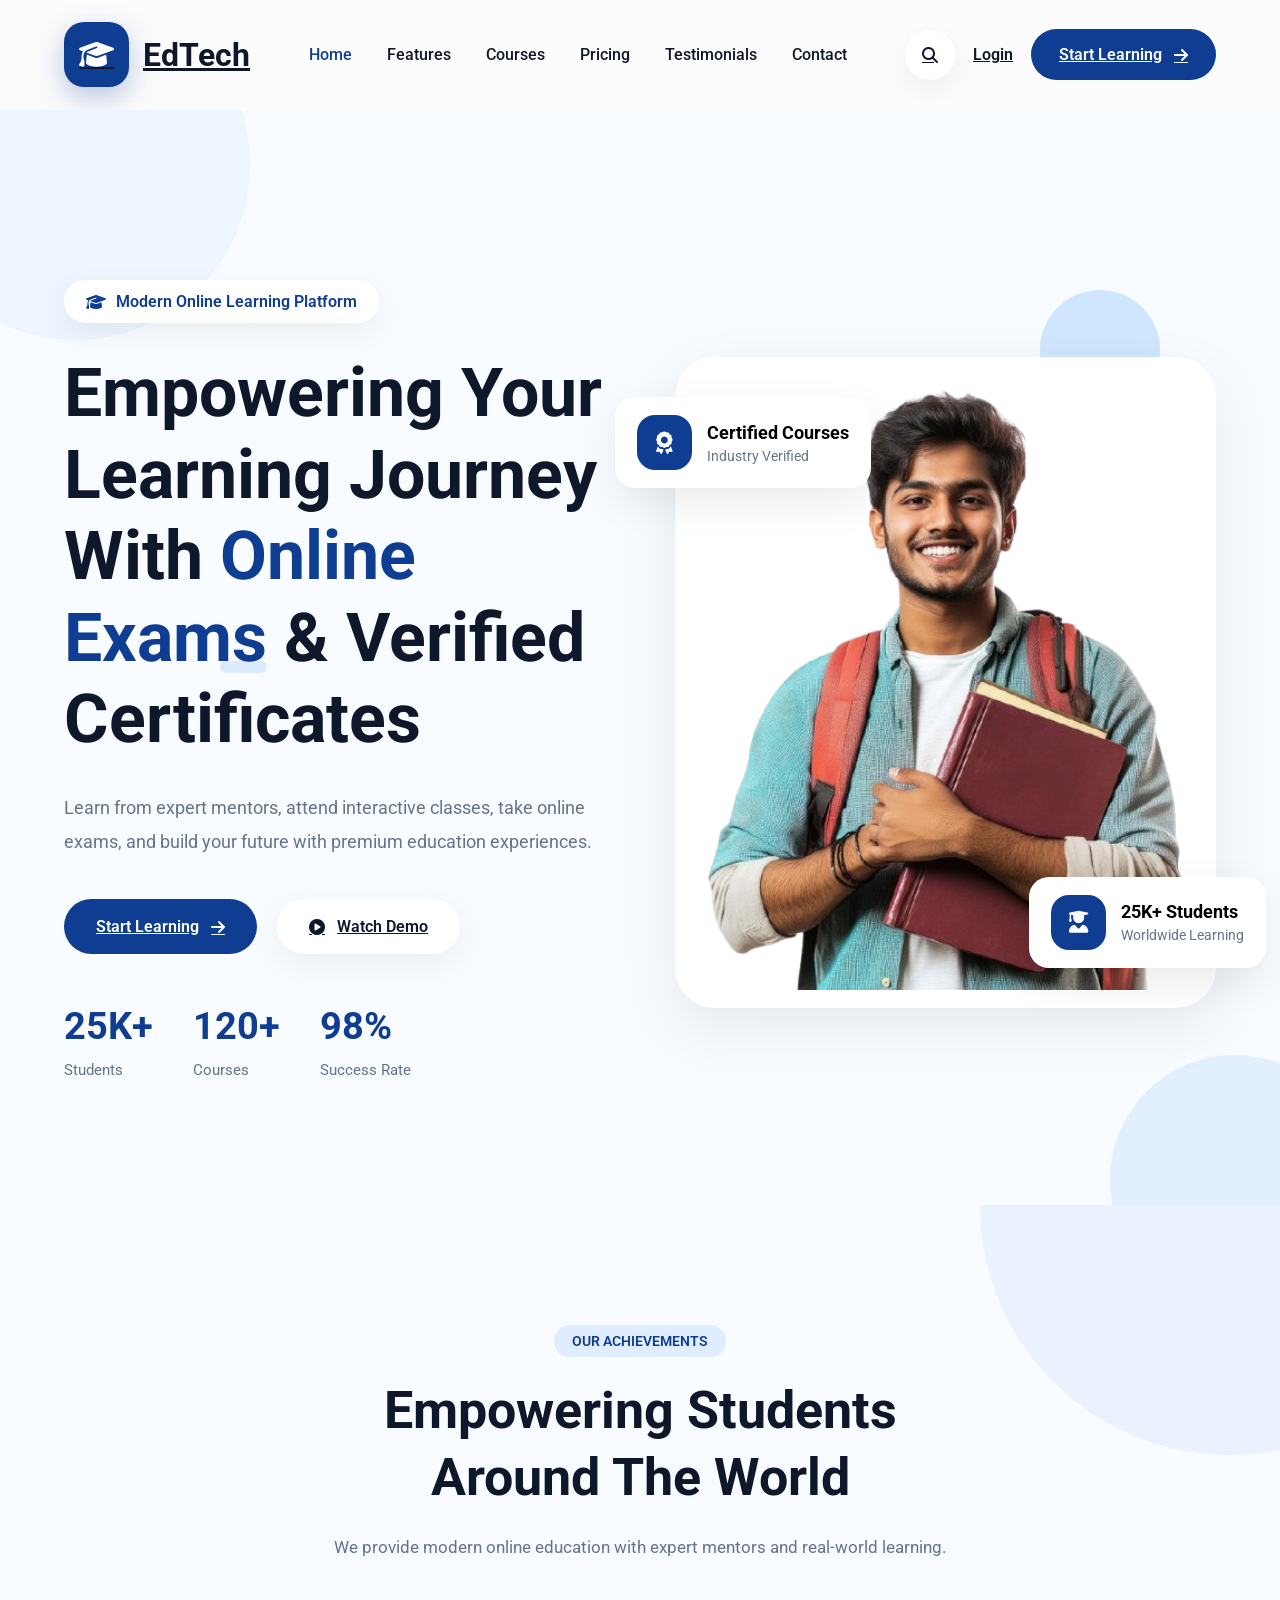
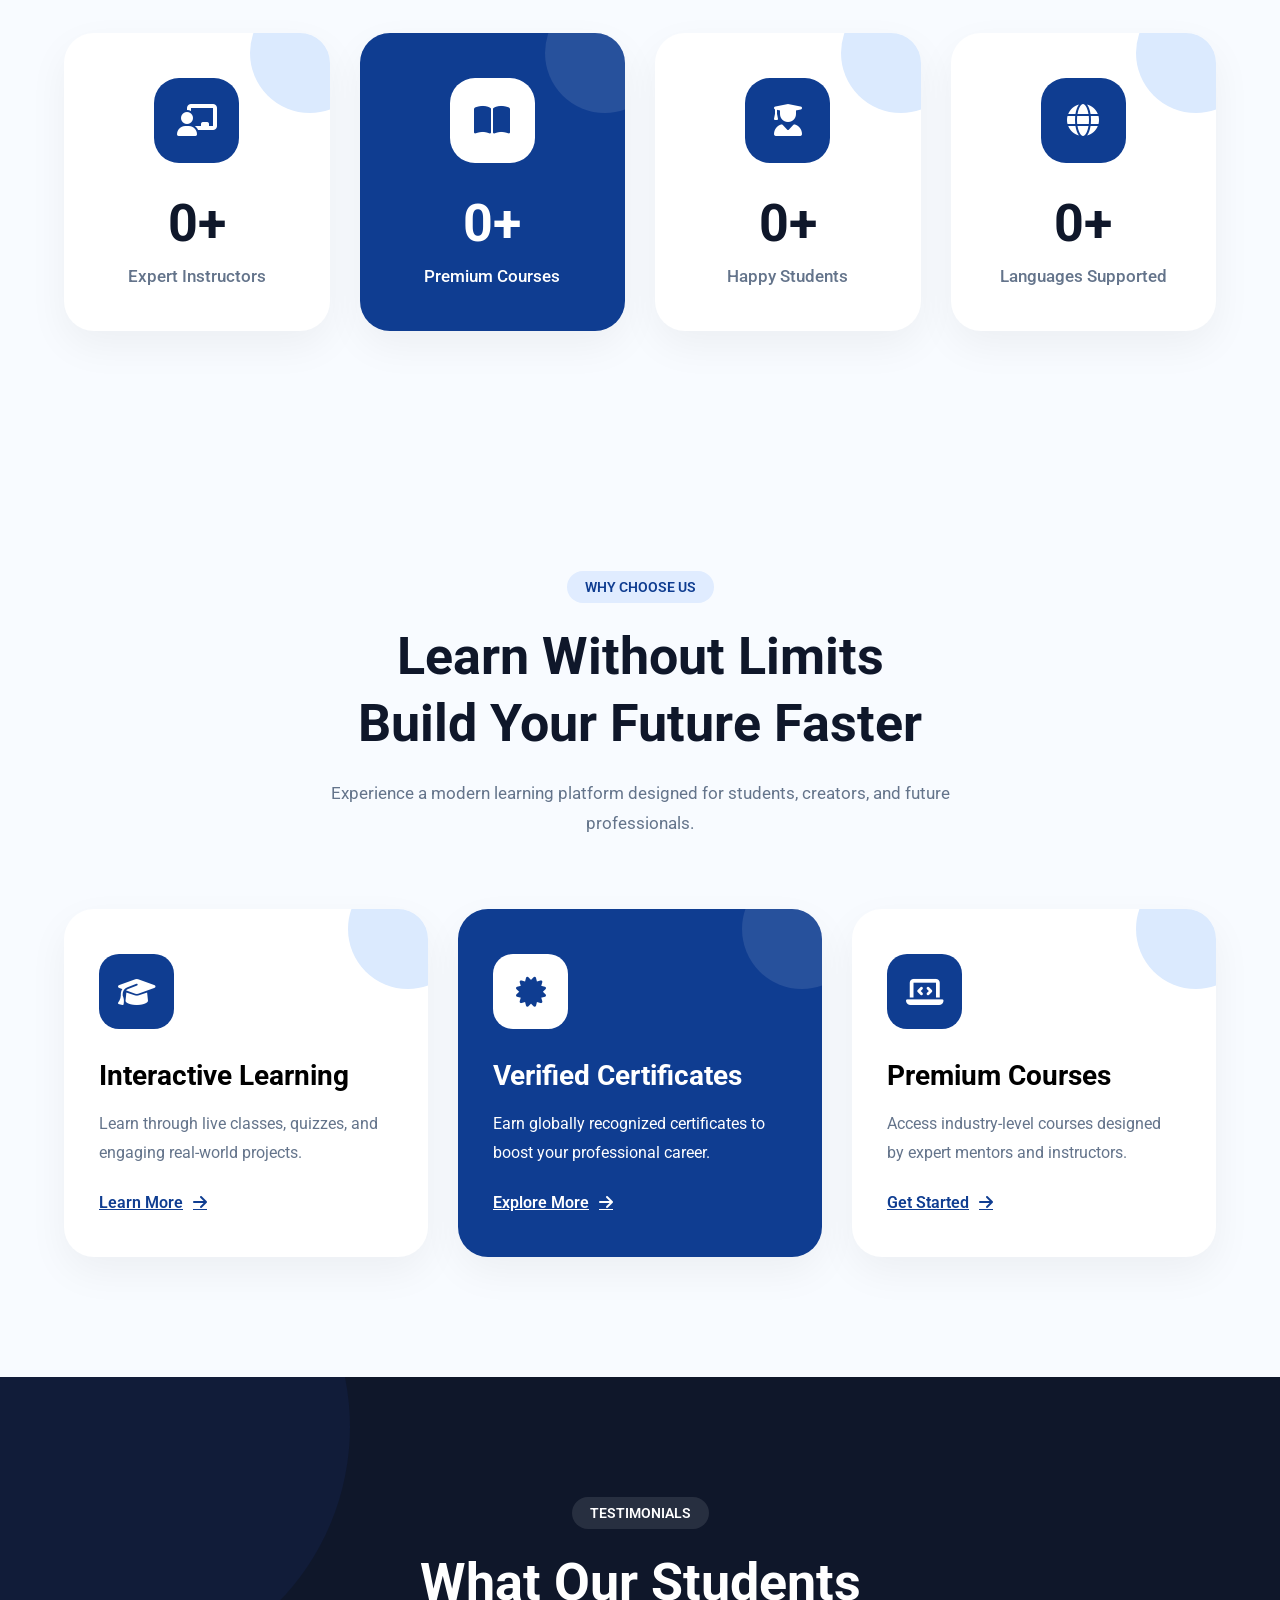
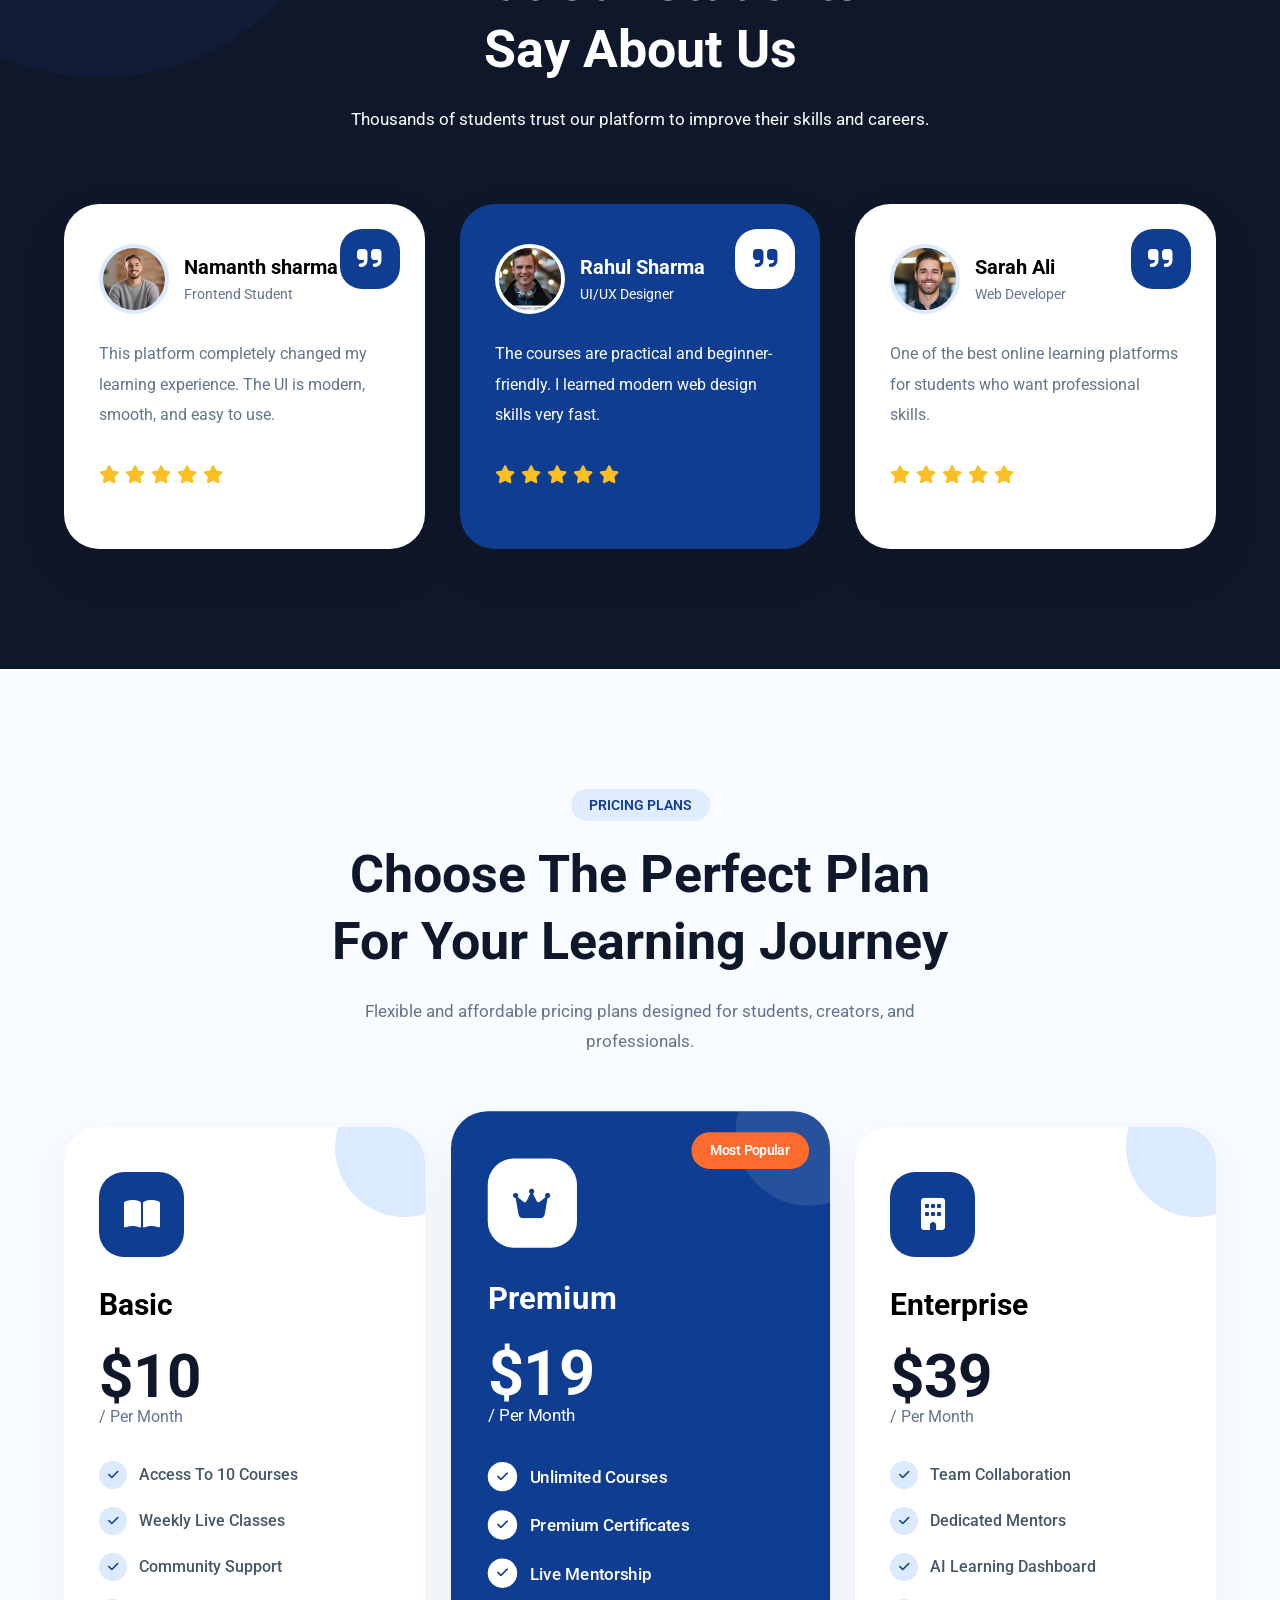
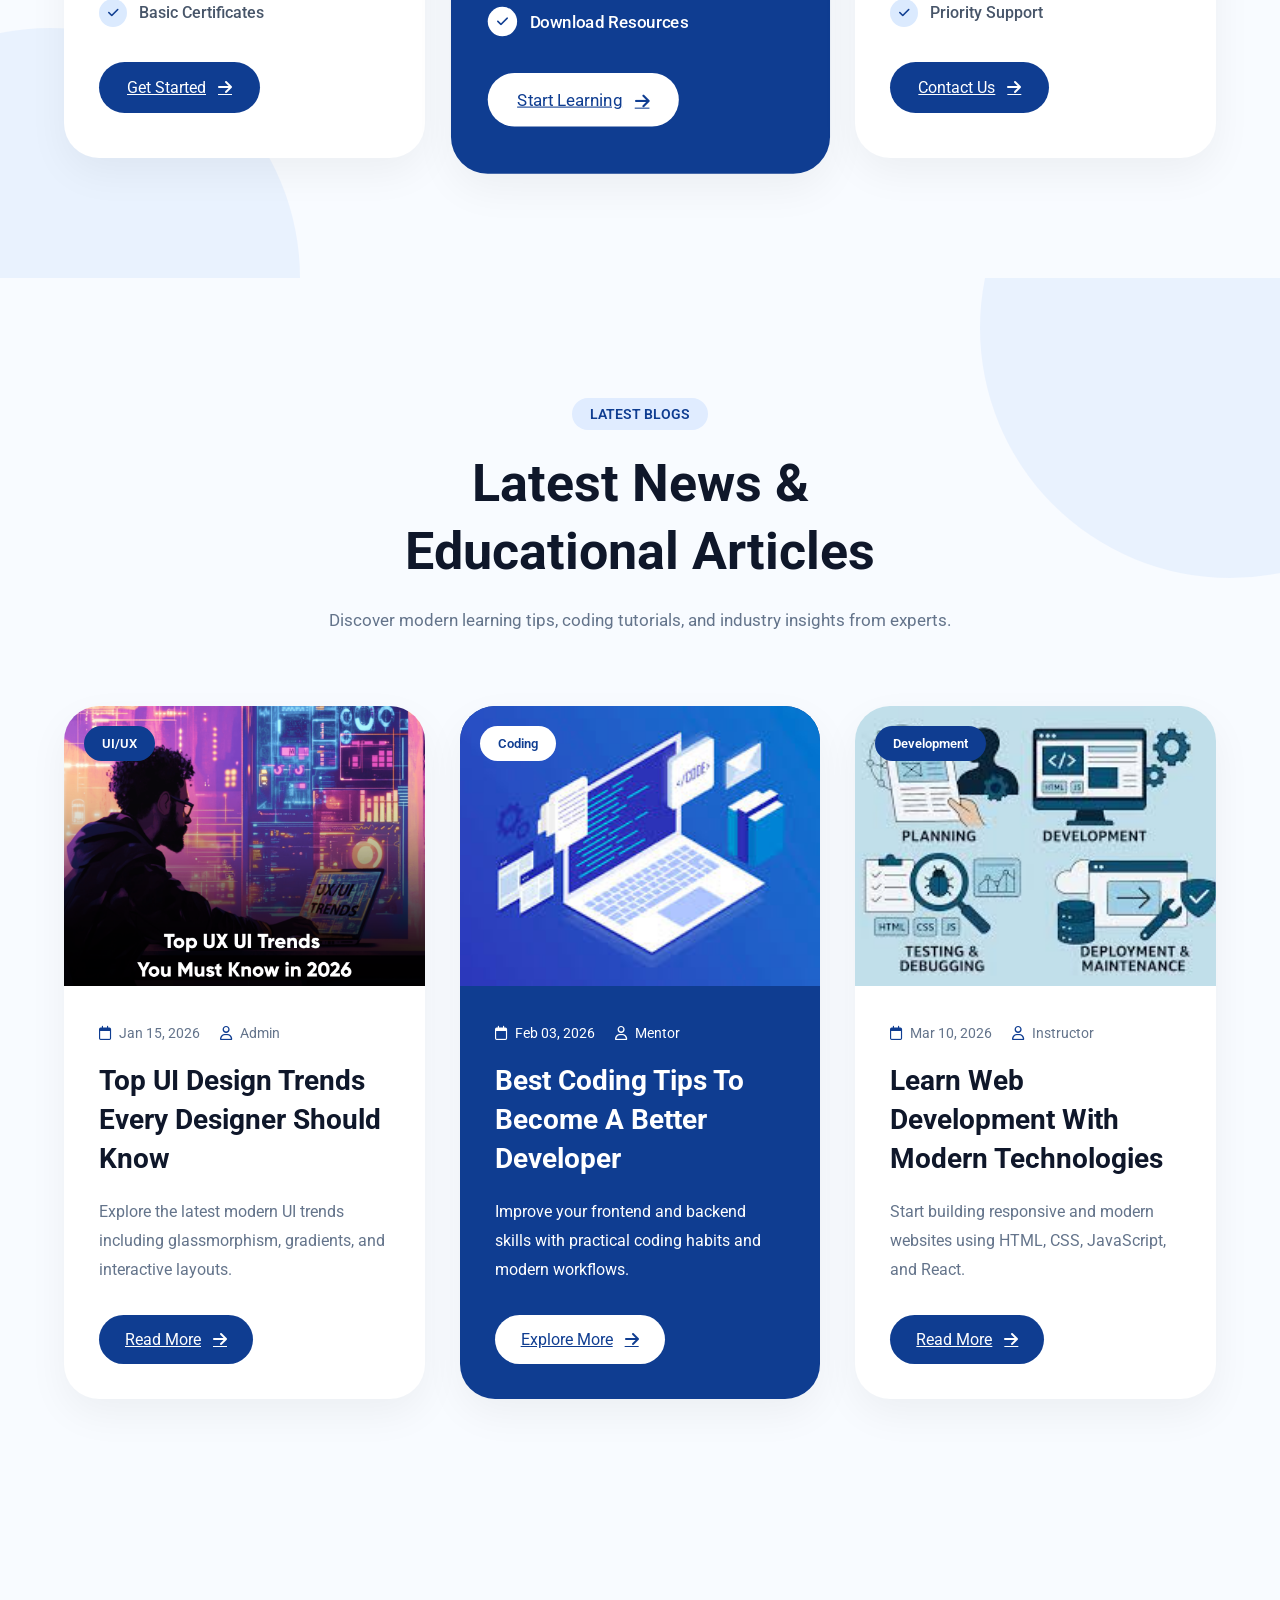
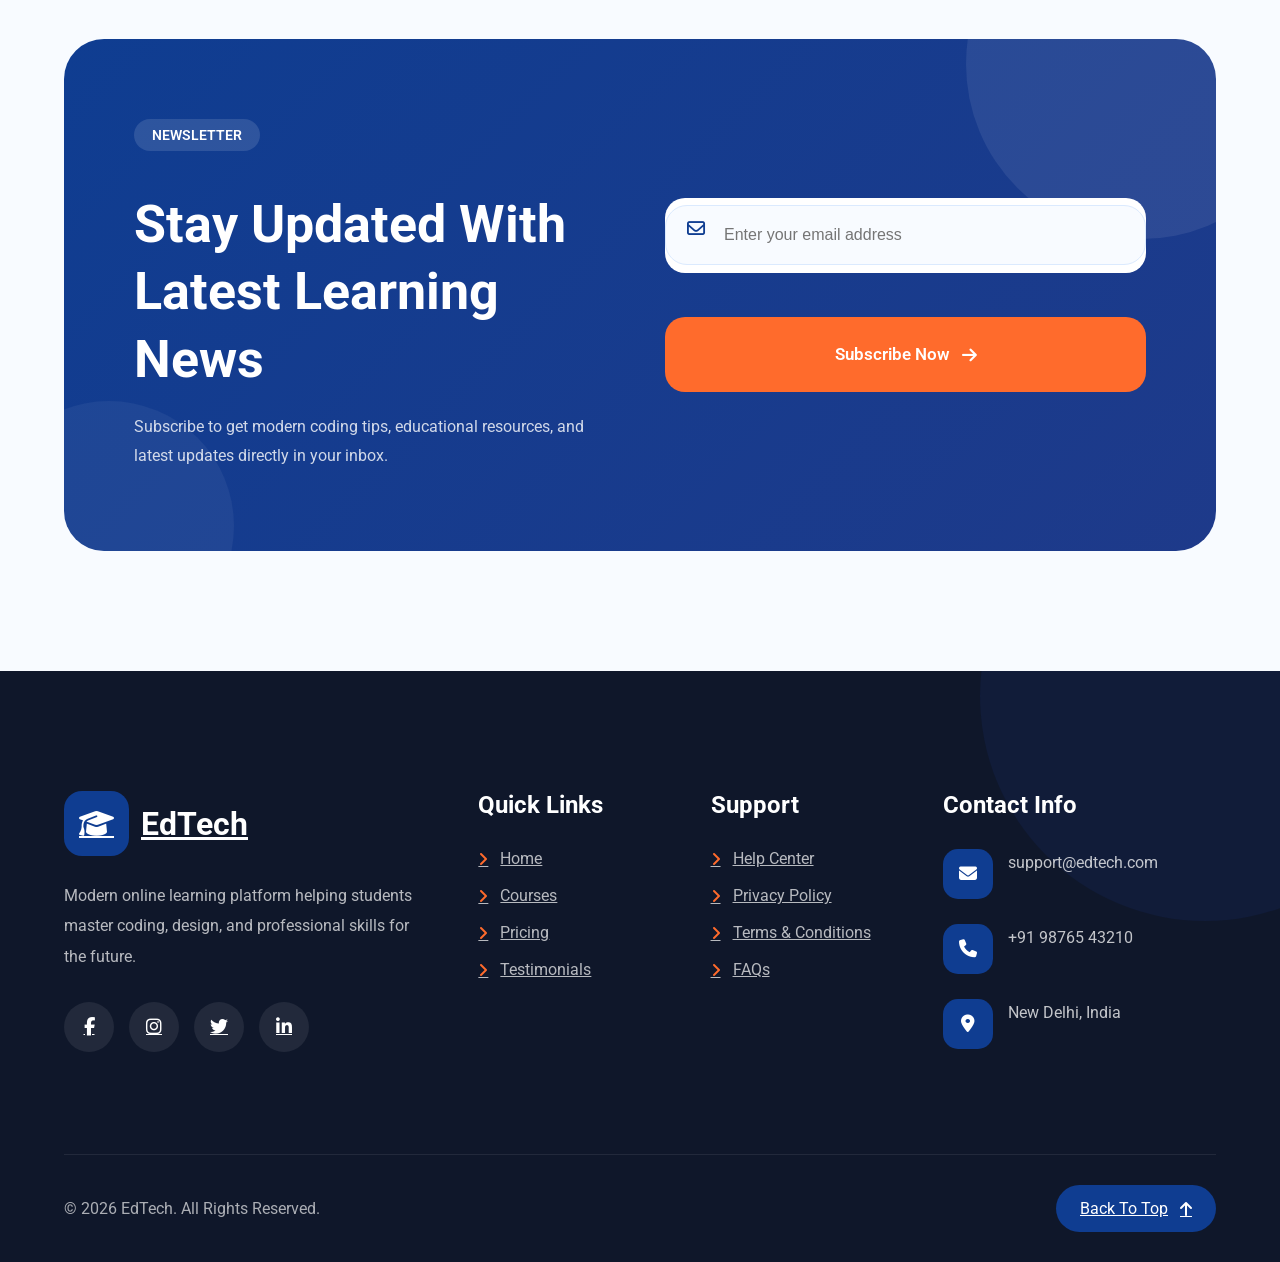
==== index.html @ 9fef41c6 "first commit" ====
<!DOCTYPE html>
<html lang="en">
<head>
    <meta charset="UTF-8">
    <meta name="viewport" content="width=device-width, initial-scale=1.0">
    <title>Document</title>
    <link rel="stylesheet" href="css/style.css">
    <script src="js/script.js"></script>
    <link rel="preconnect" href="https://fonts.googleapis.com">
    <link rel="preconnect" href="https://fonts.gstatic.com" crossorigin>
    <link href="https://fonts.googleapis.com/css2?family=Roboto:wght@300;400;500;700&display=swap" rel="stylesheet">
    <link rel="stylesheet" href="https://cdnjs.cloudflare.com/ajax/libs/font-awesome/6.5.1/css/all.min.css">
</head>
<body>
    



<!-- http://e-commerce-store.local/ -->
















<!--  header/ navbar section -->

   <!-- HEADER -->

<header class="header">

    <div class="container nav-wrapper">

        <!-- LOGO -->

        <a href="#" class="logo">

            <div class="logo-icon">
                <i class="fa-solid fa-graduation-cap"></i>
            </div>

            <span>EdTech</span>

        </a>

        <!-- MENU -->

        <ul class="menu">

            <li>
                <a href="#" class="active">
                    Home
                </a>
            </li>

            <li>
                <a href="feature.html">
                    Features
                </a>
            </li>

            <li>
                <a href="course.html">
                    Courses
                </a>
            </li>

            <li>
                <a href="pricing.html">
                    Pricing
                </a>
            </li>

            <li>
                <a href="testimonials.html">
                    Testimonials
                </a>
            </li>

            <li>
                <a href="contact.html">
                    Contact
                </a>
            </li>

        </ul>

        <!-- RIGHT SIDE -->

        <div class="nav-right">

            <!-- SEARCH -->

            <a href="#" class="nav-icon">

                <i class="fa-solid fa-magnifying-glass"></i>

            </a>

            <!-- LOGIN -->

            <a href="#" class="login-btn">

                Login

            </a>

            <!-- BUTTON -->

            <a href="#" class="header-btn">

                Start Learning

                <i class="fa-solid fa-arrow-right"></i>

            </a>

        </div>

        <!-- MOBILE MENU BUTTON -->

        <div class="menu-toggle">

            <i class="fa-solid fa-bars"></i>

        </div>

    </div>

</header>


    <!-- HERO SECTION -->
<section class="hero">

    <!-- FLOATING SHAPES -->

    <div class="hero-shape shape-1"></div>
    <div class="hero-shape shape-2"></div>
    <div class="hero-shape shape-3"></div>

    <div class="container hero-wrapper">

        <!-- HERO CONTENT -->

        <div class="hero-content">

            <span class="hero-badge">

                <i class="fa-solid fa-graduation-cap"></i>

                Modern Online Learning Platform

            </span>

            <h1>
                Empowering Your Learning Journey With
                <span>Online Exams</span>
                & Verified Certificates
            </h1>

            <p>
                Learn from expert mentors, attend interactive
                classes, take online exams, and build your
                future with premium education experiences.
            </p>

            <!-- HERO BUTTONS -->

            <div class="hero-buttons">

                <a href="#" class="hero-btn primary-btn">

                    Start Learning

                    <i class="fa-solid fa-arrow-right"></i>

                </a>

                <a href="#" class="hero-btn secondary-btn">

                    <i class="fa-solid fa-circle-play"></i>

                    Watch Demo

                </a>

            </div>

            <!-- HERO STATS -->

            <div class="hero-stats">

                <div class="hero-stat">

                    <h3>25K+</h3>
                    <p>Students</p>

                </div>

                <div class="hero-stat">

                    <h3>120+</h3>
                    <p>Courses</p>

                </div>

                <div class="hero-stat">

                    <h3>98%</h3>
                    <p>Success Rate</p>

                </div>

            </div>

        </div>

        <!-- HERO IMAGE -->

        <div class="hero-image">

            <div class="image-box">

                <img src="image/student-removebg-preview.png" alt="Student">

            </div>

            <!-- FLOATING CARD 1 -->

            <div class="floating-card card-1">

                <i class="fa-solid fa-award"></i>

                <div>

                    <h4>Certified Courses</h4>
                    <p>Industry Verified</p>

                </div>

            </div>

            <!-- FLOATING CARD 2 -->

            <div class="floating-card card-2">

                <i class="fa-solid fa-user-graduate"></i>

                <div>

                    <h4>25K+ Students</h4>
                    <p>Worldwide Learning</p>

                </div>

            </div>

        </div>

    </div>

</section>


    <!-- STATS SECTION -->
<section class="stats">

    <div class="container">

        <!-- SECTION TITLE -->

        <div class="section-title">

            <span class="mini-title">
                OUR ACHIEVEMENTS
            </span>

            <h2>
                Empowering Students <br>
                Around The World
            </h2>

            <p>
                We provide modern online education with
                expert mentors and real-world learning.
            </p>

        </div>

        <!-- STATS GRID -->

        <div class="stats-grid">

            <!-- CARD 1 -->

            <div class="stat-card">

                <div class="stat-icon">
                    <i class="fa-solid fa-chalkboard-user"></i>
                </div>

                <h2>
                    <span class="counter" data-target="97">0</span>+
                </h2>

                <p>Expert Instructors</p>

            </div>

            <!-- CARD 2 -->

            <div class="stat-card active-stat">

                <div class="stat-icon">
                    <i class="fa-solid fa-book-open"></i>
                </div>

                <h2>
                    <span class="counter" data-target="37">0</span>+
                </h2>

                <p>Premium Courses</p>

            </div>

            <!-- CARD 3 -->

            <div class="stat-card">

                <div class="stat-icon">
                    <i class="fa-solid fa-user-graduate"></i>
                </div>

                <h2>
                    <span class="counter" data-target="550">0</span>+
                </h2>

                <p>Happy Students</p>

            </div>

            <!-- CARD 4 -->

            <div class="stat-card">

                <div class="stat-icon">
                    <i class="fa-solid fa-globe"></i>
                </div>

                <h2>
                    <span class="counter" data-target="15">0</span>+
                </h2>

                <p>Languages Supported</p>

            </div>

        </div>

    </div>

</section>



    <!-- WHY CHOOSE US -->

  <section class="why">

    <div class="container">

        <div class="section-title">

            <span class="mini-title">WHY CHOOSE US</span>

            <h2>
                Learn Without Limits <br>
                Build Your Future Faster
            </h2>

            <p>
                Experience a modern learning platform designed for
                students, creators, and future professionals.
            </p>

        </div>

        <div class="why-grid">

            <!-- CARD 1 -->

            <div class="why-card">

                <div class="icon-box">
                    <i class="fa-solid fa-graduation-cap"></i>
                </div>

                <h3>Interactive Learning</h3>

                <p>
                    Learn through live classes, quizzes,
                    and engaging real-world projects.
                </p>

                <a href="#">
                    Learn More
                    <i class="fa-solid fa-arrow-right"></i>
                </a>

            </div>

            <!-- CARD 2 -->

            <div class="why-card active-card">

                <div class="icon-box">
                    <i class="fa-solid fa-certificate"></i>
                </div>

                <h3>Verified Certificates</h3>

                <p>
                    Earn globally recognized certificates
                    to boost your professional career.
                </p>

                <a href="#">
                    Explore More
                    <i class="fa-solid fa-arrow-right"></i>
                </a>

            </div>

            <!-- CARD 3 -->

            <div class="why-card">

                <div class="icon-box">
                    <i class="fa-solid fa-laptop-code"></i>
                </div>

                <h3>Premium Courses</h3>

                <p>
                    Access industry-level courses designed
                    by expert mentors and instructors.
                </p>

                <a href="#">
                    Get Started
                    <i class="fa-solid fa-arrow-right"></i>
                </a>

            </div>

        </div>

    </div>

</section>

    <!-- TESTIMONIALS -->

  <section class="testimonials">

    <div class="container">

        <!-- SECTION TITLE -->

        <div class="section-title white">

            <span class="mini-title light">
                TESTIMONIALS
            </span>

            <h2>
                What Our Students <br>
                Say About Us
            </h2>

            <p>
                Thousands of students trust our platform
                to improve their skills and careers.
            </p>

        </div>

        <!-- TESTIMONIAL GRID -->

        <div class="testimonial-grid">

            <!-- CARD 1 -->

            <div class="testimonial-card">

                <div class="quote-icon">
                    <i class="fa-solid fa-quote-right"></i>
                </div>

                <div class="student-info">

                    <img src="image/test1.jpg" alt="">

                    <div>
                        <h4>Namanth sharma</h4>
                        <span>Frontend Student</span>
                    </div>

                </div>

                <p>
                    This platform completely changed my
                    learning experience. The UI is modern,
                    smooth, and easy to use.
                </p>

                <div class="stars">
                    <i class="fa-solid fa-star"></i>
                    <i class="fa-solid fa-star"></i>
                    <i class="fa-solid fa-star"></i>
                    <i class="fa-solid fa-star"></i>
                    <i class="fa-solid fa-star"></i>
                </div>

            </div>

            <!-- CARD 2 -->

            <div class="testimonial-card active-testimonial">

                <div class="quote-icon">
                    <i class="fa-solid fa-quote-right"></i>
                </div>

                <div class="student-info">

                    <img src="image/test2.jpg" alt="">

                    <div>
                        <h4>Rahul Sharma</h4>
                        <span>UI/UX Designer</span>
                    </div>

                </div>

                <p>
                    The courses are practical and beginner-friendly.
                    I learned modern web design skills very fast.
                </p>

                <div class="stars">
                    <i class="fa-solid fa-star"></i>
                    <i class="fa-solid fa-star"></i>
                    <i class="fa-solid fa-star"></i>
                    <i class="fa-solid fa-star"></i>
                    <i class="fa-solid fa-star"></i>
                </div>

            </div>

            <!-- CARD 3 -->

            <div class="testimonial-card">

                <div class="quote-icon">
                    <i class="fa-solid fa-quote-right"></i>
                </div>

                <div class="student-info">

                    <img src="image/test3.jpg" alt="">

                    <div>
                        <h4>Sarah Ali</h4>
                        <span>Web Developer</span>
                    </div>

                </div>

                <p>
                    One of the best online learning platforms
                    for students who want professional skills.
                </p>

                <div class="stars">
                    <i class="fa-solid fa-star"></i>
                    <i class="fa-solid fa-star"></i>
                    <i class="fa-solid fa-star"></i>
                    <i class="fa-solid fa-star"></i>
                    <i class="fa-solid fa-star"></i>
                </div>

            </div>

        </div>

    </div>

</section>

    <!-- PRICING -->

    <section class="pricing">

    <div class="container">

        <!-- SECTION TITLE -->

        <div class="section-title">

            <span class="mini-title">
                PRICING PLANS
            </span>

            <h2>
                Choose The Perfect Plan <br>
                For Your Learning Journey
            </h2>

            <p>
                Flexible and affordable pricing plans designed
                for students, creators, and professionals.
            </p>

        </div>

        <!-- PRICING GRID -->

        <div class="pricing-grid">

            <!-- BASIC PLAN -->

            <div class="price-card">

                <div class="plan-icon">
                    <i class="fa-solid fa-book-open"></i>
                </div>

                <h3>Basic</h3>

                <div class="price">

                    <h2>$10</h2>
                    <span>/ Per Month</span>

                </div>

                <ul>

                    <li>
                        <i class="fa-solid fa-check"></i>
                        Access To 10 Courses
                    </li>

                    <li>
                        <i class="fa-solid fa-check"></i>
                        Weekly Live Classes
                    </li>

                    <li>
                        <i class="fa-solid fa-check"></i>
                        Community Support
                    </li>

                    <li>
                        <i class="fa-solid fa-check"></i>
                        Basic Certificates
                    </li>

                </ul>

                <a href="#" class="price-btn">

                    Get Started

                    <i class="fa-solid fa-arrow-right"></i>

                </a>

            </div>

            <!-- PREMIUM PLAN -->

            <div class="price-card active-price">

                <div class="popular-tag">
                    Most Popular
                </div>

                <div class="plan-icon">
                    <i class="fa-solid fa-crown"></i>
                </div>

                <h3>Premium</h3>

                <div class="price">

                    <h2>$19</h2>
                    <span>/ Per Month</span>

                </div>

                <ul>

                    <li>
                        <i class="fa-solid fa-check"></i>
                        Unlimited Courses
                    </li>

                    <li>
                        <i class="fa-solid fa-check"></i>
                        Premium Certificates
                    </li>

                    <li>
                        <i class="fa-solid fa-check"></i>
                        Live Mentorship
                    </li>

                    <li>
                        <i class="fa-solid fa-check"></i>
                        Download Resources
                    </li>

                </ul>

                <a href="#" class="price-btn white-btn">

                    Start Learning

                    <i class="fa-solid fa-arrow-right"></i>

                </a>

            </div>

            <!-- ENTERPRISE PLAN -->

            <div class="price-card">

                <div class="plan-icon">
                    <i class="fa-solid fa-building"></i>
                </div>

                <h3>Enterprise</h3>

                <div class="price">

                    <h2>$39</h2>
                    <span>/ Per Month</span>

                </div>

                <ul>

                    <li>
                        <i class="fa-solid fa-check"></i>
                        Team Collaboration
                    </li>

                    <li>
                        <i class="fa-solid fa-check"></i>
                        Dedicated Mentors
                    </li>

                    <li>
                        <i class="fa-solid fa-check"></i>
                        AI Learning Dashboard
                    </li>

                    <li>
                        <i class="fa-solid fa-check"></i>
                        Priority Support
                    </li>

                </ul>

                <a href="#" class="price-btn">

                    Contact Us

                    <i class="fa-solid fa-arrow-right"></i>

                </a>

            </div>

        </div>

    </div>

</section>


    <!-- BLOG SECTION -->

   <section class="blog">

    <div class="container">

        <!-- SECTION TITLE -->

        <div class="section-title">

            <span class="mini-title">
                LATEST BLOGS
            </span>

            <h2>
                Latest News & <br>
                Educational Articles
            </h2>

            <p>
                Discover modern learning tips, coding tutorials,
                and industry insights from experts.
            </p>

        </div>

        <!-- BLOG GRID -->

        <div class="blog-grid">

            <!-- BLOG CARD 1 -->

            <div class="blog-card">

                <div class="blog-image">

                    <img src="image/ui1.webp" alt="">

                    <div class="blog-tag">
                        UI/UX
                    </div>

                </div>

                <div class="blog-content">

                    <div class="blog-info">

                        <span>
                            <i class="fa-regular fa-calendar"></i>
                            Jan 15, 2026
                        </span>

                        <span>
                            <i class="fa-regular fa-user"></i>
                            Admin
                        </span>

                    </div>

                    <h3>
                        Top UI Design Trends Every Designer Should Know
                    </h3>

                    <p>
                        Explore the latest modern UI trends including
                        glassmorphism, gradients, and interactive layouts.
                    </p>

                    <a href="#" class="blog-btn">

                        Read More

                        <i class="fa-solid fa-arrow-right"></i>

                    </a>

                </div>

            </div>

            <!-- BLOG CARD 2 -->

            <div class="blog-card active-blog">

                <div class="blog-image">

                    <img src="image/blog2.jpg" alt="">

                    <div class="blog-tag">
                        Coding
                    </div>

                </div>

                <div class="blog-content">

                    <div class="blog-info">

                        <span>
                            <i class="fa-regular fa-calendar"></i>
                            Feb 03, 2026
                        </span>

                        <span>
                            <i class="fa-regular fa-user"></i>
                            Mentor
                        </span>

                    </div>

                    <h3>
                        Best Coding Tips To Become A Better Developer
                    </h3>

                    <p>
                        Improve your frontend and backend skills with
                        practical coding habits and modern workflows.
                    </p>

                    <a href="#" class="blog-btn white-blog-btn">

                        Explore More

                        <i class="fa-solid fa-arrow-right"></i>

                    </a>

                </div>

            </div>

            <!-- BLOG CARD 3 -->

            <div class="blog-card">

                <div class="blog-image">

                    <img src="image/blog3.jpg" alt="">

                    <div class="blog-tag">
                        Development
                    </div>

                </div>

                <div class="blog-content">

                    <div class="blog-info">

                        <span>
                            <i class="fa-regular fa-calendar"></i>
                            Mar 10, 2026
                        </span>

                        <span>
                            <i class="fa-regular fa-user"></i>
                            Instructor
                        </span>

                    </div>

                    <h3>
                        Learn Web Development With Modern Technologies
                    </h3>

                    <p>
                        Start building responsive and modern websites
                        using HTML, CSS, JavaScript, and React.
                    </p>

                    <a href="#" class="blog-btn">

                        Read More

                        <i class="fa-solid fa-arrow-right"></i>

                    </a>

                </div>

            </div>

        </div>

    </div>

</section>

    <!-- NEWSLETTER -->

 <section class="newsletter">

    <div class="container">

        <div class="newsletter-box">

            <!-- LEFT CONTENT -->

            <div class="newsletter-content">

                <span class="mini-title light-title">
                    NEWSLETTER
                </span>

                <h2>
                    Stay Updated With <br>
                    Latest Learning News
                </h2>

                <p>
                    Subscribe to get modern coding tips,
                    educational resources, and latest updates
                    directly in your inbox.
                </p>

            </div>

            <!-- RIGHT FORM -->

            <div class="newsletter-form">

                <form>

                    <div class="input-box">

                        <i class="fa-regular fa-envelope"></i>

                        <input 
                            type="email" 
                            placeholder="Enter your email address"
                        >

                    </div>

                    <button type="submit">

                        Subscribe Now

                        <i class="fa-solid fa-arrow-right"></i>

                    </button>

                </form>

            </div>

        </div>

    </div>

</section>

    <!-- FOOTER -->

 <!-- FOOTER -->

<footer class="footer">

    <div class="container">

        <div class="footer-wrapper">

            <!-- FOOTER BRAND -->

            <div class="footer-about">

                <a href="#" class="footer-logo">

                    <i class="fa-solid fa-graduation-cap"></i>

                    EdTech

                </a>

                <p>
                    Modern online learning platform helping
                    students master coding, design, and
                    professional skills for the future.
                </p>

                <!-- SOCIAL ICONS -->

                <div class="social-icons">

                    <a href="#">
                        <i class="fab fa-facebook-f"></i>
                    </a>

                    <a href="#">
                        <i class="fab fa-instagram"></i>
                    </a>

                    <a href="#">
                        <i class="fab fa-twitter"></i>
                    </a>

                    <a href="#">
                        <i class="fab fa-linkedin-in"></i>
                    </a>

                </div>

            </div>

            <!-- QUICK LINKS -->

            <div class="footer-links">

                <h3>Quick Links</h3>

                <ul>

                    <li>
                        <a href="#">
                            <i class="fa-solid fa-angle-right"></i>
                            Home
                        </a>
                    </li>

                    <li>
                        <a href="#">
                            <i class="fa-solid fa-angle-right"></i>
                            Courses
                        </a>
                    </li>

                    <li>
                        <a href="#">
                            <i class="fa-solid fa-angle-right"></i>
                            Pricing
                        </a>
                    </li>

                    <li>
                        <a href="#">
                            <i class="fa-solid fa-angle-right"></i>
                            Testimonials
                        </a>
                    </li>

                </ul>

            </div>

            <!-- SUPPORT -->

            <div class="footer-links">

                <h3>Support</h3>

                <ul>

                    <li>
                        <a href="#">
                            <i class="fa-solid fa-angle-right"></i>
                            Help Center
                        </a>
                    </li>

                    <li>
                        <a href="#">
                            <i class="fa-solid fa-angle-right"></i>
                            Privacy Policy
                        </a>
                    </li>

                    <li>
                        <a href="#">
                            <i class="fa-solid fa-angle-right"></i>
                            Terms & Conditions
                        </a>
                    </li>

                    <li>
                        <a href="#">
                            <i class="fa-solid fa-angle-right"></i>
                            FAQs
                        </a>
                    </li>

                </ul>

            </div>

            <!-- CONTACT -->

            <div class="footer-contact">

                <h3>Contact Info</h3>

                <div class="contact-item">

                    <i class="fa-solid fa-envelope"></i>

                    <span>support@edtech.com</span>

                </div>

                <div class="contact-item">

                    <i class="fa-solid fa-phone"></i>

                    <span>+91 98765 43210</span>

                </div>

                <div class="contact-item">

                    <i class="fa-solid fa-location-dot"></i>

                    <span>New Delhi, India</span>

                </div>

            </div>

        </div>

        <!-- FOOTER BOTTOM -->

        <div class="footer-bottom">

            <p>
                © 2026 EdTech. All Rights Reserved.
            </p>

            <a href="#" class="back-top">

                Back To Top

                <i class="fa-solid fa-arrow-up"></i>

            </a>

        </div>

    </div>

</footer>

</body>
</html>
---- css/style.css ----
*{
    margin: 0;
    padding: 0;
    box-sizing: border-box;
    font-family: 'Roboto', sans-serif;
}

body{
    background-color: #f5f5f5;
}


.container{
    width:90%;
    max-width:1200px;
    margin:auto;
}

.header{
    top:0;
    left:0;
    z-index:999;

    padding:22px 0;

    background:rgba(255,255,255,0.7);
    backdrop-filter:blur(18px);

    border-bottom:1px solid rgba(255,255,255,0.2);
}

.nav-wrapper{
    display:flex;
    align-items:center;
    justify-content:space-between;
}

/* LOGO */

.logo{
    display:flex;
    align-items:center;
    gap:14px;

    font-size:32px;
    font-weight:700;
    color:#0f172a;
}

.logo-icon{
    width:65px;
    height:65px;

    background:#0f3d91;
    color:white;

    display:flex;
    align-items:center;
    justify-content:center;

    border-radius:20px;

    font-size:28px;

    box-shadow:0 10px 30px rgba(15,61,145,0.3);
}

/* MENU */

.menu{
    display:flex;
    align-items:center;
    gap:35px;

    list-style:none;
    margin:0;
    padding:0;
}
.menu li a{
    color:#0f172a;
    font-weight:500;
    position:relative;
    transition:0.4s;
}

.menu  li a{
    list-style: none;
    text-decoration: none;
}

.menu li a::after{
    content:"";
   
    left:0;
    bottom:-8px;
text-decoration: none;
list-style: none;
    width:0;
    height:3px;

    background:#0f3d91;
    border-radius:20px;

    transition:0.4s;
}

.menu li a:hover::after,
.menu li a.active::after{
    width:100%;
}

.menu li a:hover,
.menu li a.active{
    color:#0f3d91;
}

/* RIGHT SIDE */

.nav-right{
    display:flex;
    align-items:center;
    gap:18px;
}

/* SEARCH ICON */

.nav-icon{
    width:50px;
    height:50px;

    background:white;
    color:#0f172a;

    display:flex;
    align-items:center;
    justify-content:center;

    border-radius:50%;

    box-shadow:0 10px 25px rgba(0,0,0,0.06);

    transition:0.4s;
}

.nav-icon:hover{
    background:#0f3d91;
    color:white;
    transform:translateY(-4px);
}

/* LOGIN BUTTON */

.login-btn{
    color:#0f172a;
    font-weight:600;
    transition:0.4s;
}

.login-btn:hover{
    color:#0f3d91;
}

/* MAIN BUTTON */

.header-btn{
    background:#0f3d91;
    color:white;

    padding:16px 28px;
    border-radius:50px;

    display:flex;
    align-items:center;
    gap:12px;

    font-weight:600;

    transition:0.4s;
}

.header-btn i{
    transition:0.4s;
}

.header-btn:hover{
    background:#ff6b2c;
    transform:translateY(-4px);
}

.header-btn:hover i{
    transform:translateX(5px);
}

/* MOBILE MENU */

.menu-toggle{
    width:55px;
    height:55px;

    background:#0f3d91;
    color:white;

    display:none;
    align-items:center;
    justify-content:center;

    border-radius:18px;

    font-size:22px;
    cursor:pointer;
}

/* RESPONSIVE */

@media(max-width:992px){

    .menu,
    .nav-right{
        display:none;
    }

    .menu-toggle{
        display:flex;
    }

}

/* hero section */

.hero{
    padding:170px 0 120px;
    background:#f8fbff;
    position:relative;
    overflow:hidden;
}

.hero-wrapper{
    display:grid;
    grid-template-columns:1fr 1fr;
    align-items:center;
    gap:70px;
    position:relative;
    z-index:2;
}

/* FLOATING SHAPES */

.hero-shape{
    position:absolute;
    border-radius:50%;
    opacity:0.4;
}

.shape-1{
    width:350px;
    height:350px;
    background:#dbeafe;
    top:-120px;
    left:-100px;
}

.shape-2{
    width:250px;
    height:250px;
    background:#bfdbfe;
    bottom:-100px;
    right:-80px;
}

.shape-3{
    width:120px;
    height:120px;
    background:#93c5fd;
    top:180px;
    right:120px;
}

/* HERO CONTENT */

.hero-badge{
    display:inline-flex;
    align-items:center;
    gap:10px;

    background:white;
    padding:12px 22px;
    border-radius:50px;

    box-shadow:0 10px 30px rgba(0,0,0,0.06);

    color:#0f3d91;
    font-weight:600;

    margin-bottom:30px;
}

.hero-content h1{
    font-size:68px;
    line-height:1.2;
    color:#0f172a;
    margin-bottom:30px;
}

.hero-content h1 span{
    color:#0f3d91;
    position:relative;
}

.hero-content h1 span::after{
    content:"";
    position:absolute;
    left:0;
    bottom:5px;
    width:100%;
    height:12px;
    background:#dbeafe;
    z-index:-1;
    border-radius:20px;
}

.hero-content p{
    color:#64748b;
    font-size:18px;
    line-height:1.9;
    margin-bottom:40px;
    max-width:620px;
}

/* BUTTONS */

.hero-buttons{
    display:flex;
    align-items:center;
    gap:20px;
    margin-bottom:50px;
}

.hero-btn{
    padding:18px 32px;
    border-radius:60px;
    font-weight:600;

    display:inline-flex;
    align-items:center;
    gap:12px;

    transition:0.4s;
}

.primary-btn{
    background:#0f3d91;
    color:white;
}

.primary-btn:hover{
    background:#ff6b2c;
    transform:translateY(-5px);
}

.primary-btn i{
    transition:0.4s;
}

.primary-btn:hover i{
    transform:translateX(6px);
}

.secondary-btn{
    background:white;
    color:#0f172a;
    box-shadow:0 10px 30px rgba(0,0,0,0.06);
}

.secondary-btn:hover{
    transform:translateY(-5px);
}

/* HERO STATS */

.hero-stats{
    display:flex;
    gap:40px;
    flex-wrap:wrap;
}

.hero-stat h3{
    font-size:38px;
    color:#0f3d91;
    margin-bottom:8px;
}

.hero-stat p{
    margin:0;
    font-size:15px;
}

/* HERO IMAGE */

.hero-image{
    position:relative;
}

.image-box{
    background:white;
    padding:18px;
    border-radius:40px;

    box-shadow:0 20px 60px rgba(0,0,0,0.08);
}

.image-box img{
    width:100%;
    border-radius:30px;
    display:block;
}

/* FLOATING CARDS */

.floating-card{
    position:absolute;
    background:white;
    padding:18px 22px;
    border-radius:20px;

    display:flex;
    align-items:center;
    gap:15px;

    box-shadow:0 15px 40px rgba(0,0,0,0.08);

    animation:float 4s ease-in-out infinite;
}

.floating-card i{
    width:55px;
    height:55px;
    background:#0f3d91;
    color:white;

    display:flex;
    align-items:center;
    justify-content:center;

    border-radius:18px;
    font-size:22px;
}

.floating-card h4{
    font-size:18px;
    margin-bottom:5px;
}

.floating-card p{
    font-size:14px;
    color:#64748b;
}

.card-1{
    top:40px;
    left:-60px;
}

.card-2{
    bottom:40px;
    right:-50px;
}

/* FLOATING ANIMATION */

@keyframes float{

    0%{
        transform:translateY(0);
    }

    50%{
        transform:translateY(-12px);
    }

    100%{
        transform:translateY(0);
    }

}

/* RESPONSIVE */

@media(max-width:992px){

    .hero-wrapper{
        grid-template-columns:1fr;
    }

    .hero-content h1{
        font-size:48px;
    }

    .hero-buttons{
        flex-direction:column;
        align-items:flex-start;
    }

    .card-1,
    .card-2{
        position:static;
        margin-top:20px;
    }

}

/* stats section */

.stats{
    padding:120px 0;
    background:#f8fbff;
    position:relative;
    overflow:hidden;
}

.stats::before{
    content:"";
    position:absolute;
    width:500px;
    height:500px;
    background:#dbeafe;
    border-radius:50%;
    top:-250px;
    right:-200px;
    opacity:0.5;
}

.section-title{
    text-align:center;
    margin-bottom:70px;
}

.mini-title{
    display:inline-block;
    background:#dbeafe;
    color:#0f3d91;
    padding:10px 22px;
    border-radius:50px;
    font-size:14px;
    font-weight:600;
    margin-bottom:20px;
}

.section-title h2{
    font-size:52px;
    line-height:1.3;
    margin-bottom:20px;
    color:#0f172a;
}

.section-title p{
    max-width:650px;
    margin:auto;
    color:#64748b;
    line-height:1.8;
}

.stats-grid{
    display:grid;
    grid-template-columns:repeat(4,1fr);
    gap:30px;
}

.stat-card{
    background:white;
    padding:45px 30px;
    border-radius:30px;
    text-align:center;
    position:relative;
    overflow:hidden;
    transition:0.5s;
    box-shadow:0 15px 40px rgba(0,0,0,0.05);
}

.stat-card::before{
    content:"";
    position:absolute;
    width:120px;
    height:120px;
    background:#dbeafe;
    border-radius:50%;
    top:-40px;
    right:-40px;
    transition:0.5s;
}

.stat-card:hover::before{
    transform:scale(1.8);
}

.stat-card:hover{
    transform:translateY(-12px);
    box-shadow:0 25px 60px rgba(0,0,0,0.1);
}

.stat-icon{
    width:85px;
    height:85px;
    background:#0f3d91;
    color:white;
    display:flex;
    align-items:center;
    justify-content:center;
    margin:auto;
    border-radius:25px;
    font-size:32px;
    margin-bottom:30px;
    position:relative;
    z-index:2;
}

.stat-card h2{
    font-size:52px;
    color:#0f172a;
    margin-bottom:12px;
    position:relative;
    z-index:2;
}

.stat-card p{
    color:#64748b;
    font-size:17px;
    font-weight:500;
    position:relative;
    z-index:2;
}

.active-stat{
    background:#0f3d91;
}

.active-stat h2,
.active-stat p{
    color:white;
}

.active-stat .stat-icon{
    background:white;
    color:#0f3d91;
}

.active-stat::before{
    background:rgba(255,255,255,0.1);
}

@media(max-width:992px){

    .stats-grid{
        grid-template-columns:1fr;
    }

    .section-title h2{
        font-size:38px;
    }

}




/* why choose us section */

.why{
    padding:120px 0;
    background:#f8fbff;
}

.section-title{
    text-align:center;
    margin-bottom:70px;
}

.mini-title{
    display:inline-block;
    background:#e0ecff;
    color:#0f3d91;
    padding:8px 18px;
    border-radius:50px;
    font-size:14px;
    font-weight:600;
    margin-bottom:20px;
}

.section-title h2{
    font-size:52px;
    line-height:1.3;
    color:#0f172a;
    margin-bottom:20px;
}

.section-title p{
    max-width:650px;
    margin:auto;
    color:#64748b;
    font-size:17px;
}

.why-grid{
    display:grid;
    grid-template-columns:repeat(3,1fr);
    gap:30px;
}

.why-card{
    background:white;
    padding:45px 35px;
    border-radius:30px;
    position:relative;
    overflow:hidden;
    transition:0.5s;
    box-shadow:0 15px 40px rgba(0,0,0,0.05);
}

.why-card::before{
    content:"";
    position:absolute;
    width:120px;
    height:120px;
    background:#dbeafe;
    border-radius:50%;
    top:-40px;
    right:-40px;
    transition:0.5s;
}

.why-card:hover::before{
    transform:scale(1.8);
}

.why-card:hover{
    transform:translateY(-12px);
    box-shadow:0 25px 60px rgba(0,0,0,0.12);
}

.icon-box{
    width:75px;
    height:75px;
    background:#0f3d91;
    color:white;
    display:flex;
    align-items:center;
    justify-content:center;
    border-radius:20px;
    font-size:30px;
    margin-bottom:30px;
    position:relative;
    z-index:2;
}

.why-card h3{
    font-size:28px;
    margin-bottom:18px;
    position:relative;
    z-index:2;
}

.why-card p{
    color:#64748b;
    line-height:1.8;
    margin-bottom:25px;
    position:relative;
    z-index:2;
}

.why-card a{
    display:inline-flex;
    align-items:center;
    gap:10px;
    color:#0f3d91;
    font-weight:600;
    position:relative;
    z-index:2;
    transition:0.4s;
}

.why-card a i{
    transition:0.4s;
}

.why-card:hover a i{
    transform:translateX(6px);
}

.active-card{
    background:#0f3d91;
}

.active-card h3,
.active-card p,
.active-card a{
    color:white;
}

.active-card .icon-box{
    background:white;
    color:#0f3d91;
}

.active-card::before{
    background:rgba(255,255,255,0.1);
}

@media(max-width:992px){

    .why-grid{
        grid-template-columns:1fr;
    }

    .section-title h2{
        font-size:38px;
    }

}


/* testimonials section */   

.testimonials{
    padding:120px 0;
    background:#0f172a;
    position:relative;
    overflow:hidden;
}

.testimonials::before{
    content:"";
    position:absolute;
    width:400px;
    height:400px;
    background:#1e3a8a;
    border-radius:50%;
    top:-150px;
    right:-100px;
    opacity:0.2;
}

.white h2,
.white p{
    color:white;
}

.light{
    background:rgba(255,255,255,0.1);
    color:white;
}

.testimonial-grid{
    display:grid;
    grid-template-columns:repeat(3,1fr);
    gap:30px;
    margin-top:70px;
}

.testimonial-card{
    background:white;
    padding:35px;
    border-radius:30px;
    position:relative;
    transition:0.5s;
    overflow:hidden;
}

.testimonial-card:hover{
    transform:translateY(-12px);
    box-shadow:0 25px 50px rgba(0,0,0,0.2);
}

.quote-icon{
    position:absolute;
    top:25px;
    right:25px;
    width:55px;
    height:55px;
    background:#e0ecff;
    color:#0f3d91;
    display:flex;
    align-items:center;
    justify-content:center;
    border-radius:50%;
    font-size:22px;
}

.student-info{
    display:flex;
    align-items:center;
    gap:15px;
    margin-bottom:25px;
}

.student-info img{
    width:70px;
    height:70px;
    border-radius:50%;
    object-fit:cover;
    border:4px solid #dbeafe;
}

.student-info h4{
    font-size:20px;
    margin-bottom:5px;
}

.student-info span{
    color:#64748b;
    font-size:14px;
}

.testimonial-card p{
    color:#475569;
    line-height:1.8;
    margin-bottom:25px;
}

.stars{
    display:flex;
    gap:6px;
    color:#fbbf24;
    font-size:18px;
}

.active-testimonial{
    background:#0f3d91;
}

.active-testimonial h4,
.active-testimonial p,
.active-testimonial span{
    color:white;
}

.active-testimonial .quote-icon{
    background:white;
    color:#0f3d91;
}

.active-testimonial .student-info img{
    border-color:white;
}

@media(max-width:992px){

    .testimonial-grid{
        grid-template-columns:1fr;
    }

}


/* pricing section  */

.pricing{
    padding:120px 0;
    background:#f8fbff;
    position:relative;
    overflow:hidden;
}

.pricing::before{
    content:"";
    position:absolute;
    width:500px;
    height:500px;
    background:#dbeafe;
    border-radius:50%;
    left:-200px;
    bottom:-250px;
    opacity:0.5;
}

.pricing-grid{
    display:grid;
    grid-template-columns:repeat(3,1fr);
    gap:35px;
    margin-top:70px;
}

.price-card{
    background:white;
    padding:45px 35px;
    border-radius:35px;
    position:relative;
    overflow:hidden;
    transition:0.5s;
    box-shadow:0 15px 40px rgba(0,0,0,0.05);
}

.price-card::before{
    content:"";
    position:absolute;
    width:140px;
    height:140px;
    background:#dbeafe;
    border-radius:50%;
    top:-50px;
    right:-50px;
    transition:0.5s;
}

.price-card:hover::before{
    transform:scale(1.7);
}

.price-card:hover{
    transform:translateY(-15px);
    box-shadow:0 30px 60px rgba(0,0,0,0.12);
}

.plan-icon{
    width:85px;
    height:85px;
    background:#0f3d91;
    color:white;
    display:flex;
    align-items:center;
    justify-content:center;
    border-radius:25px;
    font-size:32px;
    margin-bottom:30px;
    position:relative;
    z-index:2;
}

.price-card h3{
    font-size:30px;
    margin-bottom:25px;
    position:relative;
    z-index:2;
}

.price{
    margin-bottom:35px;
    position:relative;
    z-index:2;
}

.price h2{
    font-size:60px;
    color:#0f172a;
    line-height:1;
}

.price span{
    color:#64748b;
    font-size:16px;
}

.price-card ul{
    margin-bottom:35px;
    position:relative;
    z-index:2;
}

.price-card ul li{
    margin-bottom:18px;
    display:flex;
    align-items:center;
    gap:12px;
    color:#475569;
    font-weight:500;
}

.price-card ul li i{
    width:28px;
    height:28px;
    background:#dbeafe;
    color:#0f3d91;
    display:flex;
    align-items:center;
    justify-content:center;
    border-radius:50%;
    font-size:12px;
}

.price-btn{
    background:#0f3d91;
    color:white;
    padding:16px 28px;
    border-radius:50px;
    display:inline-flex;
    align-items:center;
    gap:12px;
    transition:0.4s;
    position:relative;
    z-index:2;
}

.price-btn i{
    transition:0.4s;
}

.price-btn:hover{
    background:#ff6b2c;
}

.price-btn:hover i{
    transform:translateX(5px);
}

.active-price{
    background:#0f3d91;
    transform:scale(1.05);
}

.active-price h3,
.active-price .price h2,
.active-price .price span,
.active-price ul li{
    color:white;
}

.active-price .plan-icon{
    background:white;
    color:#0f3d91;
}

.active-price ul li i{
    background:white;
    color:#0f3d91;
}

.active-price::before{
    background:rgba(255,255,255,0.1);
}

.white-btn{
    background:white;
    color:#0f3d91;
}

.popular-tag{
    position:absolute;
    top:20px;
    right:20px;
    background:#ff6b2c;
    color:white;
    padding:10px 18px;
    border-radius:50px;
    font-size:13px;
    font-weight:600;
    z-index:5;
}

@media(max-width:992px){

    .pricing-grid{
        grid-template-columns:1fr;
    }

    .active-price{
        transform:none;
    }

}

/* blog section */





.blog{
    padding:120px 0;
    background:#f8fbff;
    position:relative;
    overflow:hidden;
}

.blog::before{
    content:"";
    position:absolute;
    width:500px;
    height:500px;
    background:#dbeafe;
    border-radius:50%;
    top:-200px;
    right:-200px;
    opacity:0.5;
}

.blog-grid{
    display:grid;
    grid-template-columns:repeat(3,1fr);
    gap:35px;
    margin-top:70px;
}

.blog-card{
    background:white;
    border-radius:35px;
    overflow:hidden;
    transition:0.5s;
    box-shadow:0 15px 40px rgba(0,0,0,0.05);
    position:relative;
}

.blog-card:hover{
    transform:translateY(-15px);
    box-shadow:0 30px 60px rgba(0,0,0,0.12);
}

.blog-image{
    position:relative;
    overflow:hidden;
}

.blog-image img{
    width:100%;
    height:280px;
    object-fit:cover;
    transition:0.6s;
}

.blog-card:hover .blog-image img{
    transform:scale(1.1);
}

.blog-tag{
    position:absolute;
    top:20px;
    left:20px;
    background:#0f3d91;
    color:white;
    padding:10px 18px;
    border-radius:50px;
    font-size:13px;
    font-weight:600;
}

.blog-content{
    padding:35px;
}

.blog-info{
    display:flex;
    gap:20px;
    margin-bottom:20px;
    flex-wrap:wrap;
}

.blog-info span{
    display:flex;
    align-items:center;
    gap:8px;
    color:#64748b;
    font-size:14px;
}

.blog-info span i{
    color:#0f3d91;
}

.blog-content h3{
    font-size:28px;
    line-height:1.4;
    margin-bottom:20px;
    color:#0f172a;
    transition:0.4s;
}

.blog-card:hover h3{
    color:#0f3d91;
}

.blog-content p{
    color:#64748b;
    line-height:1.8;
    margin-bottom:30px;
}

.blog-btn{
    display:inline-flex;
    align-items:center;
    gap:12px;
    background:#0f3d91;
    color:white;
    padding:15px 26px;
    border-radius:50px;
    transition:0.4s;
}

.blog-btn i{
    transition:0.4s;
}

.blog-btn:hover{
    background:#ff6b2c;
}

.blog-btn:hover i{
    transform:translateX(6px);
}

.active-blog{
    background:#0f3d91;
}

.active-blog .blog-content h3,
.active-blog .blog-content p,
.active-blog .blog-info span{
    color:white;
}

.active-blog .blog-info span i{
    color:white;
}

.white-blog-btn{
    background:white;
    color:#0f3d91;
}

.active-blog .blog-tag{
    background:white;
    color:#0f3d91;
}

@media(max-width:992px){

    .blog-grid{
        grid-template-columns:1fr;
    }

    .blog-content h3{
        font-size:24px;
    }

}

/*  */




.newsletter{
    padding:120px 0;
    background:#f8fbff;
    position:relative;
    overflow:hidden;
}

.newsletter-box{
    background:linear-gradient(
        135deg,
        #0f3d91,
        #1e3a8a
    );

    border-radius:40px;

    padding:80px 70px;

    display:flex;
    justify-content:space-between;
    align-items:center;
    gap:50px;

    position:relative;
    overflow:hidden;
}

.newsletter-box::before{
    content:"";
    position:absolute;
    width:350px;
    height:350px;
    background:rgba(255,255,255,0.08);
    border-radius:50%;
    top:-150px;
    right:-100px;
}

.newsletter-box::after{
    content:"";
    position:absolute;
    width:250px;
    height:250px;
    background:rgba(255,255,255,0.05);
    border-radius:50%;
    bottom:-100px;
    left:-80px;
}

.newsletter-content{
    flex:1;
    position:relative;
    z-index:2;
}

.light-title{
    background:rgba(255,255,255,0.12);
    color:white;
}

.newsletter-content h2{
    font-size:52px;
    line-height:1.3;
    color:white;
    margin:20px 0;
}

.newsletter-content p{
    color:rgba(255,255,255,0.8);
    line-height:1.8;
    max-width:550px;
}

.newsletter-form{
    flex:1;
    position:relative;
    z-index:2;
}

.newsletter-form form{
    display:flex;
    flex-direction:column;
    gap:20px;
}

.input-box{
    background:white;
    height:75px;
    border-radius:20px;
    display:flex;
    align-items:center;
    padding:0 0px;
    gap:15px;
}

.input-box i{
    color:#0f3d91;
    font-size:20px;
}

.input-box input{
    width:100%;
    border:none;
    outline:none;
    font-size:16px;
    font-family:'Poppins',sans-serif;
    background:transparent;
}

.newsletter-form button{
    height:75px;
    border:none;
    background:#ff6b2c;
    color:white;
    border-radius:20px;
    font-size:17px;
    font-weight:600;
    cursor:pointer;

    display:flex;
    align-items:center;
    justify-content:center;
    gap:12px;

    transition:0.4s;
}

.newsletter-form button i{
    transition:0.4s;
}

.newsletter-form button:hover{
    background:white;
    color:#0f3d91;
}

.newsletter-form button:hover i{
    transform:translateX(6px);
}

@media(max-width:992px){

    .newsletter-box{
        flex-direction:column;
        padding:60px 30px;
    }

    .newsletter-content h2{
        font-size:38px;
    }

}

/* footer section */ 

.footer{
    background:#0f172a;
    padding:120px 0 30px;
    position:relative;
    overflow:hidden;
}

.footer::before{
    content:"";
    position:absolute;
    width:450px;
    height:450px;
    background:#1e3a8a;
    border-radius:50%;
    top:-200px;
    right:-150px;
    opacity:0.15;
}

.footer-wrapper{
    display:grid;
    grid-template-columns:2fr 1fr 1fr 1.5fr;
    gap:50px;
    position:relative;
    z-index:2;
}

.footer-logo{
    display:flex;
    align-items:center;
    gap:12px;
    color:white;
    font-size:32px;
    font-weight:700;
    margin-bottom:25px;
}

.footer-logo i{
    width:65px;
    height:65px;
    background:#0f3d91;
    display:flex;
    align-items:center;
    justify-content:center;
    border-radius:18px;
    font-size:28px;
}

.footer-about p{
    color:rgba(255,255,255,0.7);
    line-height:1.9;
    margin-bottom:30px;
    max-width:380px;
}

.social-icons{
    display:flex;
    gap:15px;
}

.social-icons a{
    width:50px;
    height:50px;
    background:rgba(255,255,255,0.08);
    color:white;
    display:flex;
    align-items:center;
    justify-content:center;
    border-radius:50%;
    transition:0.4s;
    font-size:18px;
}

.social-icons a:hover{
    background:#ff6b2c;
    transform:translateY(-6px);
}

.footer-links h3,
.footer-contact h3{
    color:white;
    font-size:24px;
    margin-bottom:30px;
}

.footer-links ul{
    display:flex;
    flex-direction:column;
    gap:18px;
}

.footer-links  li a{
    color:rgba(255,255,255,0.7);
    display:flex;
    align-items:center;
    gap:12px;
    transition:0.4s;
    list-style: none;
    list-style: none;
}

.footer-links ul li a i{
    color:#ff6b2c;
    transition:0.4s;
}

.footer-links ul li a:hover{
    color:white;
    transform:translateX(6px);
}

.footer-links ul li a:hover i{
    transform:rotate(90deg);
}

.contact-item{
    display:flex;
    align-items:flex-start;
    gap:15px;
    margin-bottom:25px;
}

.contact-item i{
    width:50px;
    height:50px;
    background:#0f3d91;
    color:white;
    display:flex;
    align-items:center;
    justify-content:center;
    border-radius:15px;
    font-size:18px;
}

.contact-item span{
    color:rgba(255,255,255,0.75);
    line-height:1.7;
}

.footer-bottom{
    margin-top:80px;
    padding-top:30px;
    border-top:1px solid rgba(255,255,255,0.08);

    display:flex;
    justify-content:space-between;
    align-items:center;

    position:relative;
    z-index:2;
}

.footer-bottom p{
    color:rgba(255,255,255,0.65);
}

.footer-links ul{
    display:flex;
    flex-direction:column;
    gap:18px;

    list-style:none;
    padding:0;
    margin:0;
}

.footer-links ul li{
    list-style:none;
}

.footer-links ul li a{
    color:rgba(255,255,255,0.7);
    display:flex;
    align-items:center;
    gap:12px;
    transition:0.4s;
}




.back-top{
    background:#0f3d91;
    color:white;
    padding:14px 24px;
    border-radius:50px;

    display:flex;
    align-items:center;
    gap:12px;

    transition:0.4s;
}

.back-top:hover{
    background:#ff6b2c;
    transform:translateY(-5px);
}

.back-top i{
    transition:0.4s;
}

.back-top:hover i{
    transform:translateY(-4px);
}

@media(max-width:992px){

    .footer-wrapper{
        grid-template-columns:1fr;
    }

    .footer-bottom{
        flex-direction:column;
        gap:20px;
        text-align:center;
    }

}

/*  feature page */

.features{
    padding:120px 0;
    background:#f8fbff;
    position:relative;
    overflow:hidden;
}

.features::before{
    content:"";
    position:absolute;
    width:500px;
    height:500px;
    background:#dbeafe;
    border-radius:50%;
    top:-200px;
    left:-200px;
    opacity:0.5;
}

.features-grid{
    display:grid;
    grid-template-columns:repeat(3,1fr);
    gap:35px;
    margin-top:70px;
}

.feature-card{
    background:white;
    padding:45px 35px;
    border-radius:35px;
    position:relative;
    overflow:hidden;
    transition:0.5s;

    box-shadow:0 15px 40px rgba(0,0,0,0.05);
}

.feature-card::before{
    content:"";
    position:absolute;
    width:140px;
    height:140px;
    background:#dbeafe;
    border-radius:50%;
    top:-50px;
    right:-50px;

    transition:0.5s;
}

.feature-card:hover::before{
    transform:scale(1.7);
}

.feature-card:hover{
    transform:translateY(-15px);
    box-shadow:0 30px 60px rgba(0,0,0,0.12);
}

.feature-icon{
    width:85px;
    height:85px;

    background:#0f3d91;
    color:white;

    display:flex;
    align-items:center;
    justify-content:center;

    border-radius:25px;

    font-size:32px;

    margin-bottom:30px;

    position:relative;
    z-index:2;
}

.feature-card h3{
    font-size:28px;
    margin-bottom:18px;
    color:#0f172a;

    position:relative;
    z-index:2;
}

.feature-card p{
    color:#64748b;
    line-height:1.8;
    margin-bottom:28px;

    position:relative;
    z-index:2;
}

.feature-card a{
    display:inline-flex;
    align-items:center;
    gap:12px;

    color:#0f3d91;
    font-weight:600;

    transition:0.4s;

    position:relative;
    z-index:2;
}

.feature-card a i{
    transition:0.4s;
}

.feature-card:hover a i{
    transform:translateX(6px);
}

/* ACTIVE CARD */

.active-feature{
    background:#0f3d91;
}

.active-feature h3,
.active-feature p,
.active-feature a{
    color:white;
}

.active-feature .feature-icon{
    background:white;
    color:#0f3d91;
}

.active-feature::before{
    background:rgba(255,255,255,0.1);
}

/* RESPONSIVE */

@media(max-width:992px){

    .features-grid{
        grid-template-columns:1fr;
    }

}

/* COURSES section */

.courses{
    padding:120px 0;
    background:#f8fbff;
    position:relative;
    overflow:hidden;
}

.courses::before{
    content:"";
    position:absolute;
    width:500px;
    height:500px;
    background:#dbeafe;
    border-radius:50%;
    bottom:-250px;
    right:-200px;
    opacity:0.5;
}

.courses-grid{
    display:grid;
    grid-template-columns:repeat(3,1fr);
    gap:35px;
    margin-top:70px;
}

.course-card{
    background:white;
    border-radius:35px;
    overflow:hidden;

    transition:0.5s;

    box-shadow:0 15px 40px rgba(0,0,0,0.05);

    position:relative;
}

.course-card:hover{
    transform:translateY(-15px);
    box-shadow:0 30px 60px rgba(0,0,0,0.12);
}

/* IMAGE */

.course-image{
    position:relative;
    overflow:hidden;
}

.course-image img{
    width:100%;
    height:260px;
    object-fit:cover;
    transition:0.6s;
}

.course-card:hover .course-image img{
    transform:scale(1.1);
}

.course-tag{
    position:absolute;
    top:20px;
    left:20px;

    background:#0f3d91;
    color:white;

    padding:10px 18px;
    border-radius:50px;

    font-size:13px;
    font-weight:600;
}

/* CONTENT */

.course-content{
    padding:35px;
}

.course-info{
    display:flex;
    justify-content:space-between;
    flex-wrap:wrap;
    gap:15px;

    margin-bottom:22px;
}

.course-info span{
    display:flex;
    align-items:center;
    gap:8px;

    color:#64748b;
    font-size:14px;
}

.course-info span i{
    color:#0f3d91;
}

.course-content h3{
    font-size:28px;
    line-height:1.4;
    margin-bottom:18px;
    color:#0f172a;

    transition:0.4s;
}

.course-card:hover h3{
    color:#0f3d91;
}

.course-content p{
    color:#64748b;
    line-height:1.8;
    margin-bottom:30px;
}

/* FOOTER */

.course-footer{
    display:flex;
    align-items:center;
    justify-content:space-between;
}

.course-footer h4{
    font-size:32px;
    color:#0f3d91;
}

.course-footer a{
    background:#0f3d91;
    color:white;

    padding:14px 24px;
    border-radius:50px;

    display:flex;
    align-items:center;
    gap:10px;

    transition:0.4s;
}

.course-footer a i{
    transition:0.4s;
}

.course-footer a:hover{
    background:#ff6b2c;
}

.course-footer a:hover i{
    transform:translateX(5px);
}

/* ACTIVE CARD */

.active-course{
    background:#0f3d91;
}

.active-course .course-content h3,
.active-course .course-content p,
.active-course .course-info span{
    color:white;
}

.active-course .course-info span i{
    color:white;
}

.active-course .course-footer h4{
    color:white;
}

.active-course .course-footer a{
    background:white;
    color:#0f3d91;
}

.active-course .course-tag{
    background:white;
    color:#0f3d91;
}

/* RESPONSIVE */

@media(max-width:992px){

    .courses-grid{
        grid-template-columns:1fr;
    }

}


/* testimonials section */

.testimonials{
    padding:120px 0;
    background:#0f172a;
    position:relative;
    overflow:hidden;
}

.testimonials::before{
    content:"";
    position:absolute;
    width:500px;
    height:500px;
    background:#1e3a8a;
    border-radius:50%;
    top:-200px;
    left:-150px;
    opacity:0.15;
}

.white-title h2,
.white-title p{
    color:white;
}

.white-title p{
    color:rgba(255,255,255,0.7);
}

.testimonial-grid{
    display:grid;
    grid-template-columns:repeat(3,1fr);
    gap:35px;
    margin-top:70px;
}

.testimonial-card{
    background:white;
    padding:40px 35px;
    border-radius:35px;
    position:relative;

    transition:0.5s;

    box-shadow:0 20px 50px rgba(0,0,0,0.08);
}

.testimonial-card:hover{
    transform:translateY(-15px);
}

/* QUOTE ICON */

.quote-icon{
    width:60px;
    height:60px;

    background:#0f3d91;
    color:white;

    display:flex;
    align-items:center;
    justify-content:center;

    border-radius:22px;

    font-size:28px;

    margin-bottom:25px;
}

/* STARS */

.stars{
    display:flex;
    gap:6px;
    margin-bottom:25px;
}

.stars i{
    color:#fbbf24;
    font-size:18px;
}

/* TEXT */

.testimonial-card p{
    color:#64748b;
    line-height:1.9;
    margin-bottom:35px;
}

/* USER INFO */

.user-info{
    display:flex;
    align-items:center;
    gap:15px;
}

.user-info img{
    width:70px;
    height:70px;
    border-radius:50%;
    object-fit:cover;
}

.user-info h4{
    font-size:20px;
    margin-bottom:6px;
    color:#0f172a;
}

.user-info span{
    color:#64748b;
    font-size:15px;
}

/* ACTIVE CARD */

.active-testimonial{
    background:#0f3d91;
}

.active-testimonial .quote-icon{
    background:white;
    color:#0f3d91;
}

.active-testimonial p,
.active-testimonial h4,
.active-testimonial span{
    color:white;
}

#main-heading{
    color:white;
}

/* RESPONSIVE */

@media(max-width:992px){

    .testimonial-grid{
        grid-template-columns:1fr;
    }

}

/* contact section */


/* =========================
   CONTACT SECTION
========================= */

.contact{
    padding:140px 0;
    background:linear-gradient(
        to bottom,
        #f8fbff,
        #eef5ff
    );

    position:relative;
    overflow:hidden;
}

/* BACKGROUND SHAPES */

.contact::before{
    content:"";
    position:absolute;

    width:550px;
    height:550px;

    background:#dbeafe;

    border-radius:50%;

    top:-220px;
    left:-220px;

    opacity:0.6;
}

.contact::after{
    content:"";
    position:absolute;

    width:400px;
    height:400px;

    background:#bfdbfe;

    border-radius:50%;

    bottom:-180px;
    right:-150px;

    opacity:0.4;
}

/* =========================
   WRAPPER
========================= */

.contact-wrapper{
    display:grid;
    grid-template-columns:1fr 1.1fr;
    gap:45px;

    margin-top:80px;

    position:relative;
    z-index:2;
}

/* =========================
   LEFT SIDE
========================= */

.contact-left{
    display:flex;
    flex-direction:column;
    gap:35px;
}

/* IMAGE */

.contact-image{
    position:relative;

    border-radius:35px;
    overflow:hidden;

    box-shadow:0 25px 70px rgba(0,0,0,0.08);

    height:500px;
}

.contact-image img{
    width:100%;
    height:100%;

    object-fit:cover;
    display:block;

    transition:0.5s;
}

.contact-image:hover img{
    transform:scale(1.05);
}

/* OVERLAY */

.contact-image::before{
    content:"";
    position:absolute;
    inset:0;

    background:linear-gradient(
        to top,
        rgba(15,23,42,0.55),
        transparent
    );

    z-index:1;
}

/* FLOATING CARD */

.floating-contact-card{
    position:absolute;

    bottom:25px;
    left:25px;

    background:rgba(255,255,255,0.92);

    backdrop-filter:blur(12px);

    padding:18px 22px;

    border-radius:24px;

    display:flex;
    align-items:center;
    gap:16px;

    box-shadow:0 15px 40px rgba(0,0,0,0.08);

    z-index:2;

    animation:float 4s ease-in-out infinite;
}

.floating-contact-card i{
    width:65px;
    height:65px;

    background:#0f3d91;
    color:white;

    display:flex;
    align-items:center;
    justify-content:center;

    border-radius:20px;

    font-size:24px;
}

.floating-contact-card h4{
    font-size:20px;
    color:#0f172a;
    margin-bottom:4px;
}

.floating-contact-card p{
    color:#64748b;
    font-size:14px;
}

/* =========================
   INFO BOXES
========================= */

.contact-info-grid{
    display:grid;
    grid-template-columns:1fr 1fr;
    gap:22px;
}

.info-box{
    background:rgba(255,255,255,0.85);

    backdrop-filter:blur(12px);

    padding:30px;

    border-radius:30px;

    border:1px solid rgba(255,255,255,0.5);

    transition:0.4s;

    box-shadow:0 15px 40px rgba(0,0,0,0.04);
}

.info-box:hover{
    transform:translateY(-10px);

    box-shadow:0 20px 50px rgba(0,0,0,0.08);
}

.info-box i{
    width:70px;
    height:70px;

    background:#0f3d91;
    color:white;

    display:flex;
    align-items:center;
    justify-content:center;

    border-radius:22px;

    font-size:26px;

    margin-bottom:20px;

    transition:0.4s;
}

.info-box:hover i{
    background:#ff6b2c;

    transform:rotate(-8deg);
}

.info-box h3{
    font-size:22px;
    color:#0f172a;

    margin-bottom:10px;
}

.info-box p{
    color:#64748b;
    line-height:1.8;
    font-size:15px;
}

/* =========================
   FORM SIDE
========================= */

.contact-form-box{
    background:rgba(255,255,255,0.82);

    backdrop-filter:blur(18px);

    padding:55px;

    border-radius:40px;

    border:1px solid rgba(255,255,255,0.5);

    box-shadow:0 25px 70px rgba(0,0,0,0.06);

    position:relative;
    overflow:hidden;
}

/* SHAPE */

.contact-form-box::before{
    content:"";
    position:absolute;

    width:280px;
    height:280px;

    background:#dbeafe;

    border-radius:50%;

    top:-120px;
    right:-120px;

    opacity:0.6;
}

/* FORM TOP */

.form-top{
    margin-bottom:40px;

    position:relative;
    z-index:2;
}

.form-top h3{
    font-size:42px;
    line-height:1.2;

    color:#0f172a;

    margin-bottom:15px;
}

.form-top p{
    color:#64748b;
    line-height:1.9;
}

/* =========================
   INPUT ROW
========================= */

.input-row{
    display:grid;
    grid-template-columns:1fr 1fr;
    gap:22px;
}

/* INPUT BOX */

.input-box{
    position:relative;
    margin-bottom:24px;

    z-index:2;
}

.input-box i{
    position:absolute;

    top:22px;
    left:22px;

    color:#0f3d91;

    font-size:18px;
}

/* INPUTS */

.input-box input,
.input-box textarea{
    width:100%;

    padding:20px 22px 20px 58px;

    background:#f8fbff;

    border:1px solid #dbeafe;

    border-radius:22px;

    outline:none;
    font-size:16px;
    font-family:'Poppins',sans-serif;

    transition:0.4s;
}

.input-box textarea{
    height:80px;
    resize:none;
}

.input-box input:focus,
.input-box textarea:focus{
    background:white;

    border-color:#0f3d91;

    box-shadow:0 0 0 5px rgba(15,61,145,0.08);

    transform:translateY(-2px);
}

/* =========================
   BUTTON
========================= */

.contact-btn{
    background:#0f3d91;
    color:white;

    border:none;

    padding:18px 35px;

    border-radius:60px;

    display:inline-flex;
    align-items:center;
    gap:12px;
    font-size:16px;
    font-weight:600;
    cursor:pointer;
    position:relative;
    z-index:2;
}

.contact-btn i{
    transition:0.4s;
}

.contact-btn:hover{
    background:#ff6b2c;

    transform:translateY(-5px);

    box-shadow:0 15px 35px rgba(255,107,44,0.3);
}

.contact-btn:hover i{
    transform:translateX(6px);
}

/* =========================
   SOCIAL ICONS
========================= */

.contact-social{
    display:flex;
    gap:15px;

    margin-top:40px;

    position:relative;
    z-index:2;
}

.contact-social a{
    width:55px;
    height:55px;

    background:#f1f5f9;
    color:#0f172a;

    display:flex;
    align-items:center;
    justify-content:center;

    border-radius:50%;

    font-size:18px;

    transition:0.4s;
}

.contact-social a:hover{
    background:#0f3d91;
    color:white;

    transform:translateY(-6px) rotate(8deg);
}

/* =========================
   FLOAT ANIMATION
========================= */

@keyframes float{

    0%{
        transform:translateY(0);
    }

    50%{
        transform:translateY(-12px);
    }

    100%{
        transform:translateY(0);
    }

}

/* =========================
   RESPONSIVE
========================= */

@media(max-width:992px){

    .contact-wrapper{
        grid-template-columns:1fr;
    }

    .input-row{
        grid-template-columns:1fr;
    }

}

@media(max-width:768px){

    .contact-info-grid{
        grid-template-columns:1fr;
    }

    .contact-form-box{
        padding:35px 28px;
    }

    .form-top h3{
        font-size:32px;
    }

}

@media(max-width:576px){

    .contact-image{
        height:380px;
    }

    .floating-contact-card{
        left:15px;
        right:15px;
        bottom:15px;

        padding:15px;
    }

    .contact-btn{
        width:100%;
        justify-content:center;
    }

}
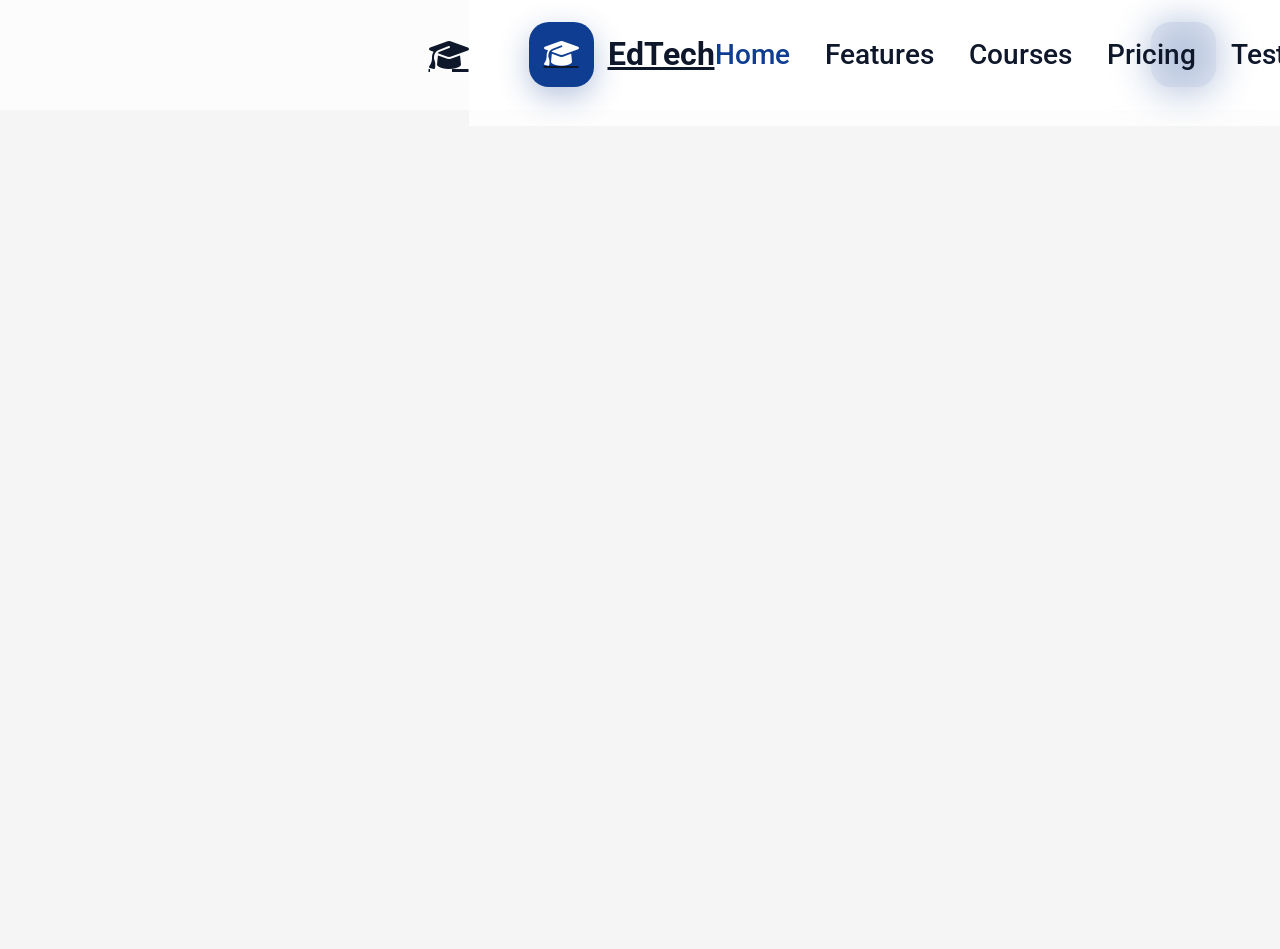
==== commit 96d254c1: "Update index.html" ====
--- a/index.html
+++ b/index.html
@@ -46,6 +46,40 @@
         <a href="#" class="logo">
 
             <div class="logo-icon">
+                <i class="fa-solid fa-graduation-cap"></i><!DOCTYPE html>
+<html lang="en">
+<head>
+    <meta charset="UTF-8">
+    <meta name="viewport" content="width=device-width, initial-scale=1.0">
+    <title>Document</title>
+    <link rel="stylesheet" href="css/style.css?v=4">
+    <script defer src="js/script.js?v=4"></script>
+    <link rel="preconnect" href="https://fonts.googleapis.com">
+    <link rel="preconnect" href="https://fonts.gstatic.com" crossorigin>
+    <link href="https://fonts.googleapis.com/css2?family=Roboto:wght@300;400;500;700&display=swap" rel="stylesheet">
+    <link rel="stylesheet" href="https://cdnjs.cloudflare.com/ajax/libs/font-awesome/6.5.1/css/all.min.css">
+</head>
+<body>
+    
+
+
+
+<!-- http://e-commerce-store.local/ -->
+
+
+<!--  header/ navbar section -->
+
+   <!-- HEADER -->
+
+<header class="header">
+
+    <div class="container nav-wrapper">
+
+        <!-- LOGO -->
+
+        <a href="#" class="logo">
+
+            <div class="logo-icon">
                 <i class="fa-solid fa-graduation-cap"></i>
             </div>
 
@@ -55,7 +89,7 @@
 
         <!-- MENU -->
 
-        <ul class="menu">
+        <ul class="menu" id="menu">
 
             <li>
                 <a href="#" class="active">
@@ -129,16 +163,13 @@
 
         <!-- MOBILE MENU BUTTON -->
 
-        <div class="menu-toggle">
-
+        <button class="menu-toggle" id="menu-toggle" type="button" aria-label="Toggle navigation menu" aria-expanded="false">
             <i class="fa-solid fa-bars"></i>
-
-        </div>
+        </button>
 
     </div>
 
 </header>
-
 
     <!-- HERO SECTION -->
 <section class="hero">
@@ -1245,4 +1276,4 @@
 </footer>
 
 </body>
-</html>+</html>
